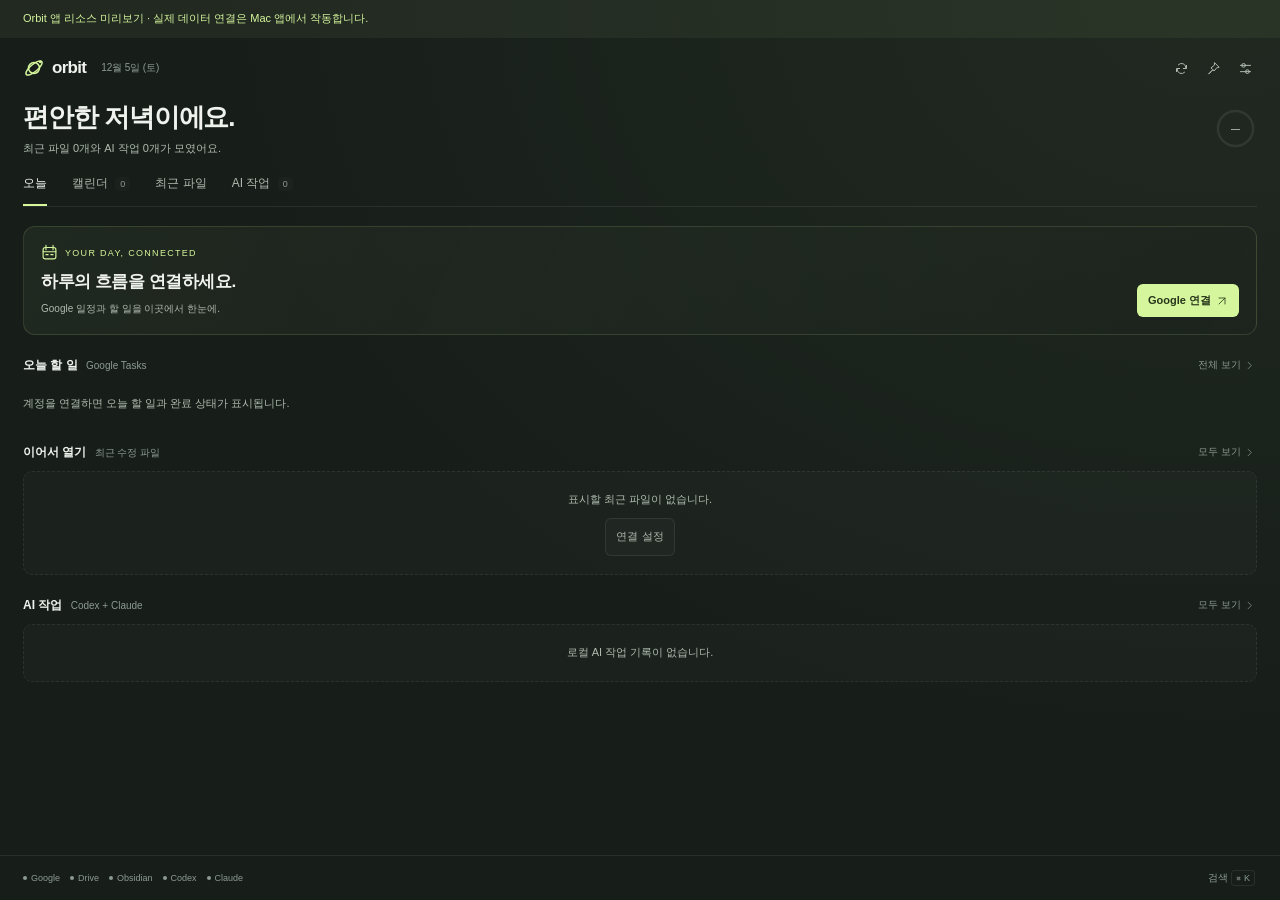
==== Resources/index.html @ 36057b13 "feat: add Orbit macOS menu bar dashboard" ====
<!DOCTYPE html><html lang="ko"><head><meta charset="utf-8"><meta name="viewport" content="width=device-width,initial-scale=1"><meta http-equiv="Content-Security-Policy" content="default-src 'none'; script-src 'self'; style-src 'self'; img-src 'self' data:; connect-src 'none'; base-uri 'none'; form-action 'none'"><title>Orbit</title><link rel="stylesheet" href="style.css"><link rel="stylesheet" href="calendar.css"><script defer src="app.js"></script></head>
<body data-theme="moss"><svg class="symbols" aria-hidden="true"><defs>
<symbol id="icon-orbit" viewBox="0 0 24 24"><circle cx="12" cy="12" r="6"/><ellipse cx="12" cy="12" rx="11" ry="4" transform="rotate(-40 12 12)"/><circle cx="18.7" cy="5.3" r="1.5" fill="currentColor" stroke="none"/></symbol>
<symbol id="icon-arrow" viewBox="0 0 24 24"><path d="M6 18 18 6M6 6h12v12"/></symbol>
<symbol id="icon-chevron" viewBox="0 0 24 24"><path d="m9 5 7 7-7 7"/></symbol>
<symbol id="icon-pin" viewBox="0 0 24 24"><path d="m14 3 7 7-4 1-4 5-2-2-7 7 7-7-3-3 5-4z"/></symbol>
<symbol id="icon-settings" viewBox="0 0 24 24"><path d="M4 7h16M4 17h16"/><circle cx="9" cy="7" r="3"/><circle cx="15" cy="17" r="3"/></symbol>
<symbol id="icon-video" viewBox="0 0 24 24"><rect x="3" y="5" width="12" height="14" rx="3"/><path d="m15 9 6-3v12l-6-3"/></symbol>
<symbol id="icon-file" viewBox="0 0 24 24"><path d="M13 3H6a2 2 0 0 0-2 2v14a2 2 0 0 0 2 2h12a2 2 0 0 0 2-2V10zM13 3v7h7M8 14h8M8 17h5"/></symbol>
<symbol id="icon-gem" viewBox="0 0 24 24"><path d="m12 2 7 6 2 9-9 5-8-6 2-8zM12 2 9 12l3 10M9 12l10-4M9 12l-5 4"/></symbol>
<symbol id="icon-code" viewBox="0 0 24 24"><path d="m8 6-6 6 6 6M16 6l6 6-6 6M14 3l-4 18"/></symbol>
<symbol id="icon-claude" viewBox="0 0 24 24"><path d="M12 2v20M2 12h20M5 5l14 14M5 19 19 5M3 8l18 8M8 3l8 18M3 16 18 8"/></symbol>
<symbol id="icon-search" viewBox="0 0 24 24"><circle cx="10.5" cy="10.5" r="6.5"/><path d="m16 16 5 5"/></symbol>
<symbol id="icon-refresh" viewBox="0 0 24 24"><path d="M20 7v5h-5M4 17v-5h5M19 11a7 7 0 0 0-12-5M5 13a7 7 0 0 0 12 5"/></symbol>
<symbol id="icon-close" viewBox="0 0 24 24"><path d="m6 6 12 12M6 18 18 6"/></symbol>
<symbol id="icon-calendar" viewBox="0 0 24 24"><rect x="3" y="5" width="18" height="16" rx="3"/><path d="M7 2v6M17 2v6M3 11h18M7 15h3M14 15h3"/></symbol>
</defs></svg>
<div id="app"><header><div class="brand"><svg><use href="#icon-orbit"/></svg><span>orbit</span><span id="date" class="date"></span></div><div class="tools"><button class="icon" id="refresh" aria-label="새로고침" title="새로고침"><svg><use href="#icon-refresh"/></svg></button><button class="icon" id="pin" aria-label="패널 고정" aria-pressed="false" title="패널 고정"><svg><use href="#icon-pin"/></svg></button><button class="icon" id="settings-button" aria-label="설정" title="설정"><svg><use href="#icon-settings"/></svg></button></div></header>
<section class="greeting"><div><h1 id="greeting">반가워요.</h1><p id="summary">오늘의 업무 공간을 준비하고 있어요.</p></div><div class="progress" role="img" aria-label="Google Tasks 미연결"><svg viewBox="0 0 44 44"><circle class="track" cx="22" cy="22" r="18"/><circle id="progress-ring" cx="22" cy="22" r="18"/></svg><span id="progress-count">—</span></div></section>
<nav role="tablist" aria-label="업무 보기"><button class="tab active" id="tab-today" role="tab" aria-selected="true" aria-controls="today" data-tab="today">오늘</button><button class="tab" id="tab-calendar" role="tab" aria-selected="false" aria-controls="calendar" data-tab="calendar" tabindex="-1">캘린더 <span id="calendar-count" class="count">0</span></button><button class="tab" id="tab-files" role="tab" aria-selected="false" aria-controls="files" data-tab="files" tabindex="-1">최근 파일</button><button class="tab" id="tab-agents" role="tab" aria-selected="false" aria-controls="agents" data-tab="agents" tabindex="-1">AI 작업 <span id="agent-count" class="count">0</span></button></nav>
<main id="content"><section id="today" role="tabpanel" aria-labelledby="tab-today"><div id="focus"></div><div id="task-section"></div><div class="section-heading"><h2>이어서 열기 <small>최근 수정 파일</small></h2><button class="text" data-tab="files">모두 보기 <svg><use href="#icon-chevron"/></svg></button></div><div id="recent-preview" class="file-grid"></div><div class="section-heading"><h2>AI 작업 <small>Codex + Claude</small></h2><button class="text" data-tab="agents">모두 보기 <svg><use href="#icon-chevron"/></svg></button></div><div id="agents-preview" class="agent-grid"></div></section>
<section id="calendar" role="tabpanel" aria-labelledby="tab-calendar" hidden><div class="section-heading calendar-heading"><h2>일정 목록 <small>앞으로 7일</small></h2><button class="text" data-action="openCalendar">Google Calendar 열기 <svg><use href="#icon-arrow"/></svg></button></div><div id="calendar-list" class="calendar-list"></div></section>
<section id="files" role="tabpanel" aria-labelledby="tab-files" hidden><label class="search"><svg><use href="#icon-search"/></svg><input id="file-search" placeholder="파일이나 노트 검색…" aria-label="최근 파일 검색"><kbd>⌘ K</kbd></label><div class="filters" id="file-filters"><button data-source="all" aria-pressed="true">전체</button><button data-source="drive" aria-pressed="false">Google Drive</button><button data-source="obsidian" aria-pressed="false">Obsidian</button></div><p class="subtle" id="file-description">선택한 폴더의 최근 수정 파일입니다.</p><div id="file-list"></div></section>
<section id="agents" role="tabpanel" aria-labelledby="tab-agents" hidden><div class="filters" id="agent-filters"><button data-provider="all" aria-pressed="true">전체</button><button data-provider="codex" aria-pressed="false">Codex</button><button data-provider="claude" aria-pressed="false">Claude Code</button></div><p class="subtle">로컬 작업 기록 · 진행 상태를 확인할 수 없으면 ‘최근 기록’으로 표시합니다.</p><div id="agent-list"></div></section>
</main><footer><div id="connections"></div><button class="text" id="search-shortcut" title="파일 검색">검색 <kbd>⌘ K</kbd></button></footer>
<section id="settings" aria-label="Orbit 설정" hidden><div class="settings-heading"><div><p class="overline">MAKE IT YOURS</p><h2>나만의 Orbit</h2></div><button class="icon" id="settings-close" aria-label="설정 닫기"><svg><use href="#icon-close"/></svg></button></div><div class="settings-scroll"><h3>분위기</h3><div class="themes"><button data-theme="moss" aria-pressed="true"><i class="moss"></i>Moss</button><button data-theme="pearl" aria-pressed="false"><i class="pearl"></i>Pearl</button><button data-theme="cobalt" aria-pressed="false"><i class="cobalt"></i>Midnight</button></div>
<h3>Google Calendar · Tasks</h3><div class="setting-card"><p id="google-status">연결 상태 확인 중</p><p class="help">일정은 읽기 전용으로, 할 일은 완료·다시 열기로 연결합니다.</p><div class="setting-actions"><button class="secondary" id="google-import">OAuth JSON 가져오기</button><button class="primary" id="google-connect">Google 연결</button><button class="secondary" id="google-cancel" hidden>연결 취소</button></div><div class="setting-links"><button class="text" id="google-help">처음 연결하는 방법 ↗</button><button class="text danger" id="google-disconnect" hidden>연결 해제</button></div></div>
<h3>최근 파일 폴더</h3><div class="setting-card"><div class="path-row"><div><strong>Google Drive</strong><p id="drive-path" class="path"></p></div><button class="secondary" id="choose-drive">선택</button></div><div class="path-row"><div><strong>Obsidian Vault</strong><p id="vault-path" class="path"></p></div><button class="secondary" id="choose-vault">선택</button></div><p class="help">파일 내용은 읽지 않고 이름과 수정 시각만 표시합니다.</p></div>
<h3>연결 상태</h3><div id="status-list" class="setting-card"></div><p class="help">Claude Code 이어하기는 명령을 복사하고 Terminal을 엽니다. Claude Desktop 일반 채팅은 포함하지 않습니다.</p><label class="login-option"><input type="checkbox" id="launch-login">로그인할 때 Orbit 열기</label><div class="settings-bottom"><span>Orbit 1.0 · 이 맥에서 실행</span><button class="text danger" id="quit">Orbit 종료</button></div></div></section>
<div class="toast" id="toast" role="status" aria-live="polite" hidden></div></div></body></html>
---- Resources/style.css ----
:root{color-scheme:dark;--bg:#171e1a;--card:#ffffff05;--text:#f0f3ed;--muted:#afb9ad;--dim:#8c9a90;--line:#ffffff14;--accent:#d5f69c;--ink:#27351a;--tag:#d5f69c0d;--orange:#deaa8c}*{box-sizing:border-box}html,body{margin:0;height:100%;overflow:hidden}body{font-family:-apple-system,BlinkMacSystemFont,'Apple SD Gothic Neo',sans-serif;background:var(--bg);color:var(--text);font-size:12px;-webkit-font-smoothing:antialiased}button,input{font:inherit;color:inherit}button{border:0;cursor:pointer}button:disabled{opacity:.45;cursor:wait}button:focus-visible,input:focus-visible{outline:2px solid var(--accent);outline-offset:3px}button:hover{filter:brightness(1.12)}svg{width:17px;height:17px;fill:none;stroke:currentColor;stroke-width:1.6;stroke-linecap:round;stroke-linejoin:round;flex-shrink:0}.symbols{display:none}#app{height:100%;display:flex;flex-direction:column;position:relative;background:radial-gradient(ellipse at 95% 0%,var(--tag),transparent 60%)}header{padding:19px 23px 0;display:flex;align-items:center;justify-content:space-between;flex-shrink:0}.brand{display:flex;align-items:center;gap:7px;font-size:17px;font-weight:650;letter-spacing:-.7px}.brand svg{color:var(--accent);width:22px;height:22px}.date{font-size:10px;font-weight:400;color:var(--dim);margin-left:8px;letter-spacing:-.1px}.tools{display:flex;gap:9px}.icon{background:transparent;padding:4px;color:var(--muted);display:grid;place-items:center;border-radius:5px}.icon svg{width:15px;height:15px}.icon[aria-pressed=true]{color:var(--accent);background:var(--tag)}.greeting{padding:22px 23px 19px;display:flex;justify-content:space-between;align-items:center;flex-shrink:0}h1{margin:0 0 7px;font-size:26px;line-height:1.2;letter-spacing:-1.1px;font-weight:600}.greeting p{margin:0;font-size:11px;color:var(--muted);line-height:1.5}.progress{position:relative;width:43px;height:43px;flex-shrink:0;margin-left:12px}.progress svg{width:43px;height:43px;transform:rotate(-90deg);stroke-width:2.5}.track{stroke:var(--line)}#progress-ring{stroke:var(--accent);stroke-dasharray:113.1;stroke-dashoffset:113.1;transition:stroke-dashoffset .4s}.progress span{position:absolute;inset:0;display:grid;place-items:center;font-size:9px;font-variant-numeric:tabular-nums}nav{margin:0 23px;display:flex;gap:25px;border-bottom:1px solid var(--line);flex-shrink:0}.tab{background:none;color:var(--muted);padding:0 0 12px;border-bottom:2px solid transparent;font-size:12px}.tab.active{color:var(--text);border-bottom-color:var(--accent)}.count{font-size:9px;background:var(--card);padding:2px 5px;border-radius:4px;color:var(--dim);margin-left:4px}#content{padding:19px 23px 22px;overflow-y:auto;flex:1;scrollbar-width:thin;scrollbar-color:var(--line) transparent}.focus{display:flex;gap:12px;align-items:center;justify-content:space-between;padding:17px;border:1px solid #d5f69c22;border-radius:12px;background:linear-gradient(115deg,var(--tag),transparent)}.focus-text{min-width:0;flex:1}.overline{color:var(--accent);font-size:9px;letter-spacing:1.3px;display:flex;align-items:center;gap:7px;margin:0}.dot{width:5px;height:5px;border-radius:50%;background:var(--accent);display:inline-block;flex-shrink:0}.focus h2{font-size:17px;letter-spacing:-.45px;margin:10px 0 7px;line-height:1.35;font-weight:600;overflow-wrap:anywhere}.focus p.meta{display:flex;align-items:center;gap:5px;font-size:10px;color:var(--muted);margin:0;line-height:1.6}.focus .meta svg{width:11px;height:11px}.primary{padding:9px 11px;background:var(--accent);color:var(--ink);border-radius:6px;font-size:11px;font-weight:600;white-space:nowrap;display:inline-flex;align-items:center;justify-content:center;gap:5px}.primary svg{width:12px;height:12px}.focus .primary{align-self:flex-end}.secondary{background:var(--card);border:1px solid var(--line);border-radius:6px;padding:8px 10px;font-size:11px;white-space:nowrap}.section-heading{display:flex;align-items:center;justify-content:space-between;margin:21px 0 10px;gap:8px}h2{font-size:12px;font-weight:600;margin:0}.section-heading small{font-size:10px;font-weight:400;color:var(--dim);margin-left:5px}.text{padding:2px;background:none;font-size:10px;display:inline-flex;align-items:center;gap:3px;color:var(--dim);white-space:nowrap}.text svg{width:11px;height:11px}.text:hover{color:var(--text)}.task{display:flex;align-items:center;gap:10px;padding:10px 0;border-bottom:1px solid var(--line);cursor:pointer;font-size:12px}.task:last-child{border-bottom:none}.task input{appearance:none;-webkit-appearance:none;width:16px;height:16px;border:1px solid var(--dim);border-radius:5px;margin:0;display:grid;place-items:center;cursor:pointer;flex-shrink:0}.task input:checked{background:var(--accent);border-color:var(--accent)}.task input:checked:after{content:'✓';font-size:12px;color:var(--ink)}.task-name{flex:1;line-height:1.45;min-width:0;overflow-wrap:anywhere}.task:has(input:checked) .task-name{text-decoration:line-through;color:var(--dim)}.tag{font-size:9px;padding:4px 6px;border-radius:4px;background:var(--card);color:var(--muted);white-space:nowrap;max-width:90px;overflow:hidden;text-overflow:ellipsis}.tag.urgent{background:#e7bd8e10;color:#e7bd8e}.file-grid{display:grid;grid-template-columns:1fr 1fr;gap:8px}.file{width:100%;padding:11px 9px;border:1px solid var(--line);border-radius:9px;background:var(--card);text-align:left;display:flex;align-items:center;gap:8px;min-width:0}.file:hover,.agent:hover{border-color:var(--dim)}.file-icon{width:29px;height:33px;background:#aac8f20c;color:#adc5e8;display:grid;place-items:center;border-radius:5px;flex-shrink:0}.file-icon.obsidian{background:#c3b7e70b;color:#bcace4}.file-icon svg{width:16px;height:16px}.file-detail{min-width:0;flex:1}.file-name{font-size:11px;display:block;white-space:nowrap;overflow:hidden;text-overflow:ellipsis}.file-meta{font-size:9px;color:var(--dim);display:block;margin-top:5px;white-space:nowrap;overflow:hidden;text-overflow:ellipsis}.agent-grid{display:grid;grid-template-columns:1fr 1fr;gap:9px}.agent{background:var(--card);border:1px solid var(--line);border-radius:9px;padding:12px;text-align:left;min-width:0;width:100%;color:var(--text)}.agent-provider{font-size:10px;display:flex;align-items:center;gap:6px;color:var(--muted)}.agent-provider svg{width:14px;height:14px}.agent-provider.claude{color:var(--orange)}.agent-title{font-size:12px;font-weight:500;line-height:1.55;display:-webkit-box;-webkit-line-clamp:2;-webkit-box-orient:vertical;overflow:hidden;margin:9px 0 5px;word-break:break-word}.agent-project{font-size:9px;color:var(--dim);white-space:nowrap;overflow:hidden;text-overflow:ellipsis}.agent-bottom{display:flex;align-items:center;justify-content:space-between;margin-top:13px;font-size:9px;color:var(--muted)}.agent-bottom svg{width:12px;height:12px}.state{display:flex;align-items:center;gap:5px}.state.running{color:var(--accent)}.running .dot{animation:pulse 1.5s infinite}.search{display:flex;align-items:center;gap:8px;background:var(--card);border:1px solid var(--line);border-radius:9px;padding:11px;margin-bottom:14px;color:var(--muted)}.search input{background:none;border:0;outline:none;color:var(--text);width:100%;min-width:0;font-size:12px}.search input::placeholder{color:var(--dim)}kbd{font-family:inherit;font-size:9px;white-space:nowrap;border:1px solid var(--line);border-radius:3px;padding:2px 4px}.filters{display:flex;gap:6px}.filters button{background:none;border:1px solid var(--line);border-radius:6px;color:var(--muted);font-size:10px;padding:7px 10px}.filters button[aria-pressed=true]{background:var(--tag);color:var(--accent);border-color:var(--accent)}.subtle{font-size:10px;color:var(--dim);line-height:1.65;margin:13px 0 15px}#file-list .file{padding:12px;margin-bottom:8px}#file-list .file-name{font-size:12px}#file-list .file-meta{font-size:10px}#agent-list .agent{margin-bottom:10px;padding:15px}#agent-list .agent-title{font-size:14px}#agent-list .agent-project{font-size:10px}#agent-list .agent-bottom{font-size:10px}.empty{color:var(--muted);font-size:11px;line-height:1.8;padding:18px 12px;text-align:center;background:var(--card);border:1px dashed var(--line);border-radius:9px;grid-column:1/-1}.empty button{margin-top:8px}.quiet{font-size:11px;line-height:1.75;color:var(--muted);padding:9px 0}.agenda{margin-top:9px;display:grid;gap:5px}.agenda button{display:flex;align-items:center;gap:10px;color:var(--muted);background:var(--card);font-size:10px;padding:8px 10px;border-radius:6px;text-align:left}.agenda time{color:var(--accent);width:34px;flex-shrink:0}.agenda span{overflow:hidden;white-space:nowrap;text-overflow:ellipsis}.source-warning{font-size:10px;color:var(--orange);line-height:1.7;padding:8px 0}footer{display:flex;align-items:center;justify-content:space-between;padding:12px 23px;border-top:1px solid var(--line);font-size:9px;color:var(--dim);flex-shrink:0}#connections{display:flex;gap:10px;align-items:center}#connections button{font-size:9px;padding:0;background:none;color:var(--dim);display:flex;gap:4px;align-items:center}#connections .dot{width:4px;height:4px;background:var(--dim)}#connections .connected .dot{background:var(--accent)}#connections .error .dot{background:var(--orange)}#settings{position:absolute;inset:0;z-index:5;background:var(--bg);display:flex;flex-direction:column}.settings-heading{padding:25px 24px 20px;display:flex;align-items:flex-start;justify-content:space-between;border-bottom:1px solid var(--line)}.settings-heading h2{font-size:24px;letter-spacing:-.7px;margin-top:8px}.settings-scroll{overflow-y:auto;flex:1;padding:0 24px 22px;scrollbar-width:thin;scrollbar-color:var(--line) transparent}.settings-scroll h3{font-size:12px;font-weight:600;margin:23px 0 11px}.themes{display:flex;gap:8px}.themes button{display:flex;align-items:center;gap:8px;border-radius:7px;border:1px solid var(--line);background:var(--card);padding:10px 15px;font-size:11px}.themes button[aria-pressed=true]{border-color:var(--accent);color:var(--accent)}.themes i{width:11px;height:11px;border-radius:50%}.themes .moss{background:#d5f69c}.themes .pearl{background:#eee9dc}.themes .cobalt{background:#abc2ff}.setting-card{padding:14px;border:1px solid var(--line);border-radius:10px;background:var(--card)}.setting-card p{margin:0;font-size:12px;line-height:1.7}.setting-card .help,.help{font-size:10px;color:var(--dim);line-height:1.7;margin:7px 0 0}.setting-actions{display:flex;gap:7px;flex-wrap:wrap;margin-top:13px}.setting-links{display:flex;justify-content:space-between;margin-top:13px}.danger{color:var(--orange)}.path-row{display:flex;align-items:center;justify-content:space-between;gap:12px;padding:6px 0}.path-row+ .path-row{border-top:1px solid var(--line);margin-top:10px;padding-top:14px}.path-row>div{min-width:0}.path-row strong{font-size:11px;font-weight:500}.path-row .path{color:var(--dim);font-size:9px;line-height:1.6;overflow-wrap:anywhere;margin-top:4px}.connection-row{display:flex;justify-content:space-between;gap:10px;padding:7px 0;font-size:11px}.connection-row>div{flex:1;min-width:0}.connection-row small{display:block;font-size:9px;color:var(--dim);line-height:1.6;margin-top:4px}.connection-row .badge{font-size:9px;color:var(--accent);white-space:nowrap}.connection-row .badge.error{color:var(--orange)}.login-option{display:flex;align-items:center;gap:8px;font-size:11px;margin:22px 0}.login-option input{accent-color:var(--accent)}.settings-bottom{display:flex;justify-content:space-between;border-top:1px solid var(--line);padding-top:15px;color:var(--dim);font-size:9px}.toast{position:absolute;bottom:49px;left:20px;right:20px;background:var(--text);color:var(--bg);padding:12px 15px;border-radius:9px;box-shadow:0 5px 25px #0004;font-size:11px;line-height:1.7;z-index:10}.spinning svg{animation:spin 1s linear infinite}[hidden]{display:none!important}body[data-theme=pearl]{color-scheme:light;--bg:#f7f6f0;--card:#5c574408;--text:#282d28;--muted:#60685e;--dim:#707a6a;--line:#37402b20;--accent:#4a6741;--ink:#fff;--tag:#5e794311;--orange:#a36545}body[data-theme=pearl] .tag.urgent{color:#8f5a2c}body[data-theme=pearl] .file-icon{color:#4b6a92}body[data-theme=pearl] .file-icon.obsidian{color:#7b62a7}body[data-theme=cobalt]{--bg:#141c2e;--text:#edf1fc;--muted:#a5b2c9;--dim:#8b9bb6;--accent:#b0c5ff;--ink:#202e54;--tag:#b0c5ff10;--line:#b0c5ff1c}.preview-banner{padding:10px 23px;background:var(--tag);color:var(--accent);font-size:11px;line-height:1.6}@keyframes spin{to{transform:rotate(360deg)}}@keyframes pulse{50%{opacity:.35}}@media(prefers-reduced-motion:reduce){*,*:before,*:after{animation:none!important;transition:none!important}}@media(max-width:430px){header,.greeting{padding-left:16px;padding-right:16px}nav{margin-left:16px;margin-right:16px}#content{padding-left:16px;padding-right:16px}.date{font-size:9px}.file-grid,.agent-grid{grid-template-columns:1fr}.greeting h1{font-size:23px}footer{padding-left:16px;padding-right:16px}}
---- Resources/calendar.css ----
.calendar-heading {
  margin-top: 0;
}

.calendar-list {
  display: grid;
  gap: 19px;
}

.calendar-day h3 {
  margin: 0 0 8px;
  color: var(--muted);
  font-size: 11px;
  font-weight: 600;
}

.calendar-events {
  border-top: 1px solid var(--line);
}

.calendar-event {
  width: 100%;
  display: flex;
  align-items: center;
  gap: 13px;
  padding: 13px 4px;
  border-bottom: 1px solid var(--line);
  background: none;
  color: var(--text);
  text-align: left;
}

.calendar-event.past {
  opacity: .58;
}

.calendar-event > .event-time {
  width: 83px;
  flex-shrink: 0;
  color: var(--accent);
  font-size: 10px;
  font-variant-numeric: tabular-nums;
  line-height: 1.45;
}

.event-copy {
  min-width: 0;
  flex: 1;
}

.event-copy strong {
  display: block;
  font-size: 12px;
  font-weight: 500;
  line-height: 1.45;
  overflow-wrap: anywhere;
}

.event-copy small {
  display: flex;
  align-items: center;
  gap: 4px;
  margin-top: 5px;
  color: var(--dim);
  font-size: 9px;
  line-height: 1.4;
}

.event-copy small svg {
  width: 11px;
  height: 11px;
}

.calendar-event > svg {
  width: 12px;
  height: 12px;
  color: var(--dim);
}

@media (max-width: 430px) {
  nav {
    gap: 16px;
  }
}
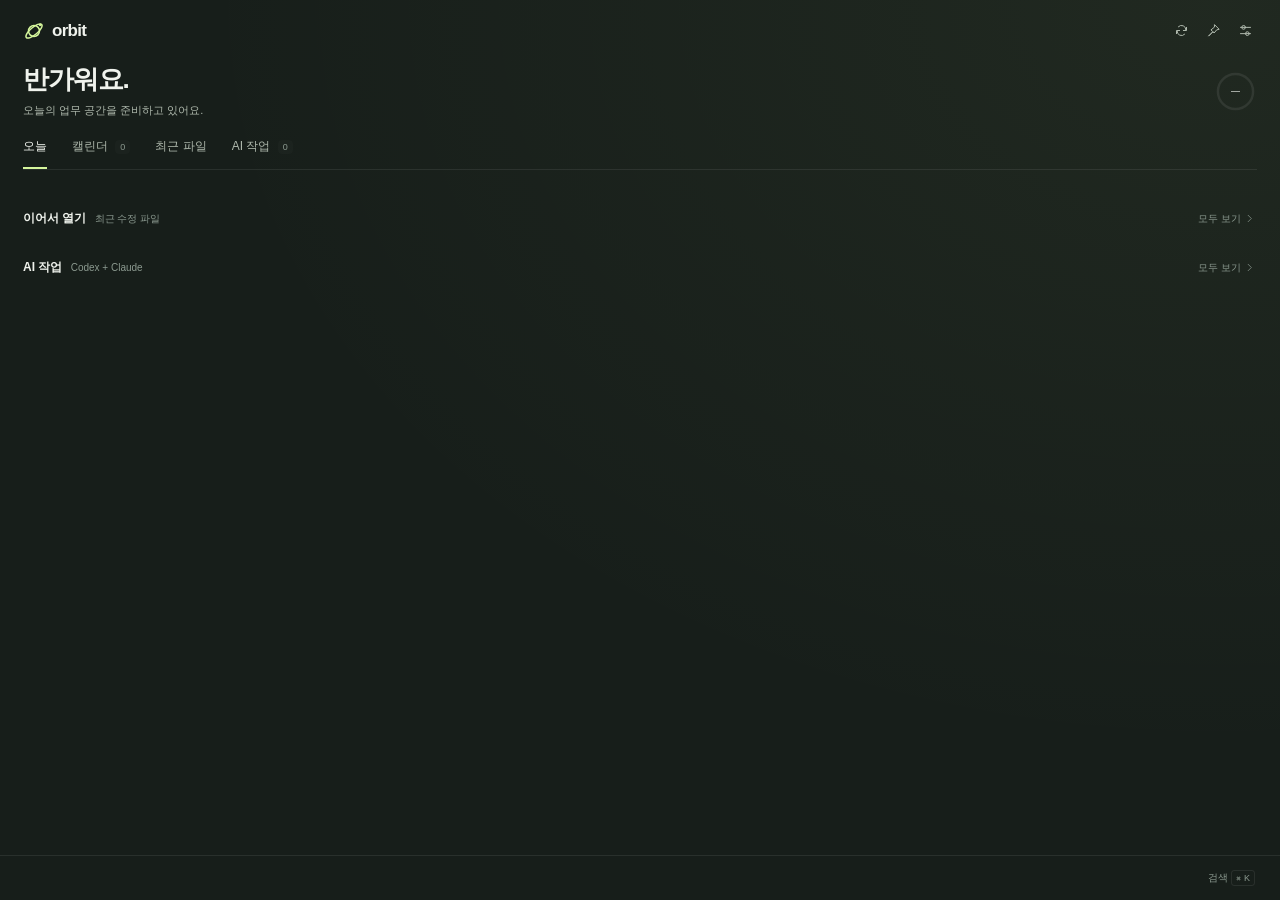
==== commit 22f63561: "feat: add platform-aware dashboard hooks" ====
--- a/Resources/index.html
+++ b/Resources/index.html
@@ -1,4 +1,4 @@
-<!DOCTYPE html><html lang="ko"><head><meta charset="utf-8"><meta name="viewport" content="width=device-width,initial-scale=1"><meta http-equiv="Content-Security-Policy" content="default-src 'none'; script-src 'self'; style-src 'self'; img-src 'self' data:; connect-src 'none'; base-uri 'none'; form-action 'none'"><title>Orbit</title><link rel="stylesheet" href="style.css"><link rel="stylesheet" href="calendar.css"><script defer src="app.js"></script></head>
+<!DOCTYPE html><html lang="ko"><head><meta charset="utf-8"><meta name="viewport" content="width=device-width,initial-scale=1"><meta http-equiv="Content-Security-Policy" content="default-src 'none'; script-src 'self'; style-src 'self'; img-src 'self' data:; connect-src 'none'; base-uri 'none'; form-action 'none'"><title>Orbit</title><link rel="stylesheet" href="style.css"><link rel="stylesheet" href="calendar.css"><link rel="stylesheet" href="platform.css"><script defer src="platform.js"></script><script defer src="app.js"></script></head>
 <body data-theme="moss"><svg class="symbols" aria-hidden="true"><defs>
 <symbol id="icon-orbit" viewBox="0 0 24 24"><circle cx="12" cy="12" r="6"/><ellipse cx="12" cy="12" rx="11" ry="4" transform="rotate(-40 12 12)"/><circle cx="18.7" cy="5.3" r="1.5" fill="currentColor" stroke="none"/></symbol>
 <symbol id="icon-arrow" viewBox="0 0 24 24"><path d="M6 18 18 6M6 6h12v12"/></symbol>
@@ -20,11 +20,11 @@
 <nav role="tablist" aria-label="업무 보기"><button class="tab active" id="tab-today" role="tab" aria-selected="true" aria-controls="today" data-tab="today">오늘</button><button class="tab" id="tab-calendar" role="tab" aria-selected="false" aria-controls="calendar" data-tab="calendar" tabindex="-1">캘린더 <span id="calendar-count" class="count">0</span></button><button class="tab" id="tab-files" role="tab" aria-selected="false" aria-controls="files" data-tab="files" tabindex="-1">최근 파일</button><button class="tab" id="tab-agents" role="tab" aria-selected="false" aria-controls="agents" data-tab="agents" tabindex="-1">AI 작업 <span id="agent-count" class="count">0</span></button></nav>
 <main id="content"><section id="today" role="tabpanel" aria-labelledby="tab-today"><div id="focus"></div><div id="task-section"></div><div class="section-heading"><h2>이어서 열기 <small>최근 수정 파일</small></h2><button class="text" data-tab="files">모두 보기 <svg><use href="#icon-chevron"/></svg></button></div><div id="recent-preview" class="file-grid"></div><div class="section-heading"><h2>AI 작업 <small>Codex + Claude</small></h2><button class="text" data-tab="agents">모두 보기 <svg><use href="#icon-chevron"/></svg></button></div><div id="agents-preview" class="agent-grid"></div></section>
 <section id="calendar" role="tabpanel" aria-labelledby="tab-calendar" hidden><div class="section-heading calendar-heading"><h2>일정 목록 <small>앞으로 7일</small></h2><button class="text" data-action="openCalendar">Google Calendar 열기 <svg><use href="#icon-arrow"/></svg></button></div><div id="calendar-list" class="calendar-list"></div></section>
-<section id="files" role="tabpanel" aria-labelledby="tab-files" hidden><label class="search"><svg><use href="#icon-search"/></svg><input id="file-search" placeholder="파일이나 노트 검색…" aria-label="최근 파일 검색"><kbd>⌘ K</kbd></label><div class="filters" id="file-filters"><button data-source="all" aria-pressed="true">전체</button><button data-source="drive" aria-pressed="false">Google Drive</button><button data-source="obsidian" aria-pressed="false">Obsidian</button></div><p class="subtle" id="file-description">선택한 폴더의 최근 수정 파일입니다.</p><div id="file-list"></div></section>
+<section id="files" role="tabpanel" aria-labelledby="tab-files" hidden><label class="search"><svg><use href="#icon-search"/></svg><input id="file-search" placeholder="파일이나 노트 검색…" aria-label="최근 파일 검색"><kbd data-shortcut>⌘ K</kbd></label><div class="filters" id="file-filters"><button data-source="all" aria-pressed="true">전체</button><button data-source="drive" aria-pressed="false">Google Drive</button><button data-source="obsidian" aria-pressed="false">Obsidian</button></div><p class="subtle" id="file-description">선택한 폴더의 최근 수정 파일입니다.</p><div id="file-list"></div></section>
 <section id="agents" role="tabpanel" aria-labelledby="tab-agents" hidden><div class="filters" id="agent-filters"><button data-provider="all" aria-pressed="true">전체</button><button data-provider="codex" aria-pressed="false">Codex</button><button data-provider="claude" aria-pressed="false">Claude Code</button></div><p class="subtle">로컬 작업 기록 · 진행 상태를 확인할 수 없으면 ‘최근 기록’으로 표시합니다.</p><div id="agent-list"></div></section>
-</main><footer><div id="connections"></div><button class="text" id="search-shortcut" title="파일 검색">검색 <kbd>⌘ K</kbd></button></footer>
+</main><footer><div id="connections"></div><button class="text" id="search-shortcut" title="파일 검색">검색 <kbd data-shortcut>⌘ K</kbd></button></footer>
 <section id="settings" aria-label="Orbit 설정" hidden><div class="settings-heading"><div><p class="overline">MAKE IT YOURS</p><h2>나만의 Orbit</h2></div><button class="icon" id="settings-close" aria-label="설정 닫기"><svg><use href="#icon-close"/></svg></button></div><div class="settings-scroll"><h3>분위기</h3><div class="themes"><button data-theme="moss" aria-pressed="true"><i class="moss"></i>Moss</button><button data-theme="pearl" aria-pressed="false"><i class="pearl"></i>Pearl</button><button data-theme="cobalt" aria-pressed="false"><i class="cobalt"></i>Midnight</button></div>
 <h3>Google Calendar · Tasks</h3><div class="setting-card"><p id="google-status">연결 상태 확인 중</p><p class="help">일정은 읽기 전용으로, 할 일은 완료·다시 열기로 연결합니다.</p><div class="setting-actions"><button class="secondary" id="google-import">OAuth JSON 가져오기</button><button class="primary" id="google-connect">Google 연결</button><button class="secondary" id="google-cancel" hidden>연결 취소</button></div><div class="setting-links"><button class="text" id="google-help">처음 연결하는 방법 ↗</button><button class="text danger" id="google-disconnect" hidden>연결 해제</button></div></div>
 <h3>최근 파일 폴더</h3><div class="setting-card"><div class="path-row"><div><strong>Google Drive</strong><p id="drive-path" class="path"></p></div><button class="secondary" id="choose-drive">선택</button></div><div class="path-row"><div><strong>Obsidian Vault</strong><p id="vault-path" class="path"></p></div><button class="secondary" id="choose-vault">선택</button></div><p class="help">파일 내용은 읽지 않고 이름과 수정 시각만 표시합니다.</p></div>
-<h3>연결 상태</h3><div id="status-list" class="setting-card"></div><p class="help">Claude Code 이어하기는 명령을 복사하고 Terminal을 엽니다. Claude Desktop 일반 채팅은 포함하지 않습니다.</p><label class="login-option"><input type="checkbox" id="launch-login">로그인할 때 Orbit 열기</label><div class="settings-bottom"><span>Orbit 1.0 · 이 맥에서 실행</span><button class="text danger" id="quit">Orbit 종료</button></div></div></section>
+<h3>연결 상태</h3><div id="status-list" class="setting-card"></div><p class="help" id="agent-open-help">AI 작업 카드를 선택하면 연결된 앱에서 엽니다.</p><label class="login-option" id="launch-login-option"><input type="checkbox" id="launch-login">로그인할 때 Orbit 열기</label><div class="settings-bottom"><span id="platform-version">Orbit 1.0</span><button class="text danger" id="quit">Orbit 종료</button></div></div></section>
 <div class="toast" id="toast" role="status" aria-live="polite" hidden></div></div></body></html>
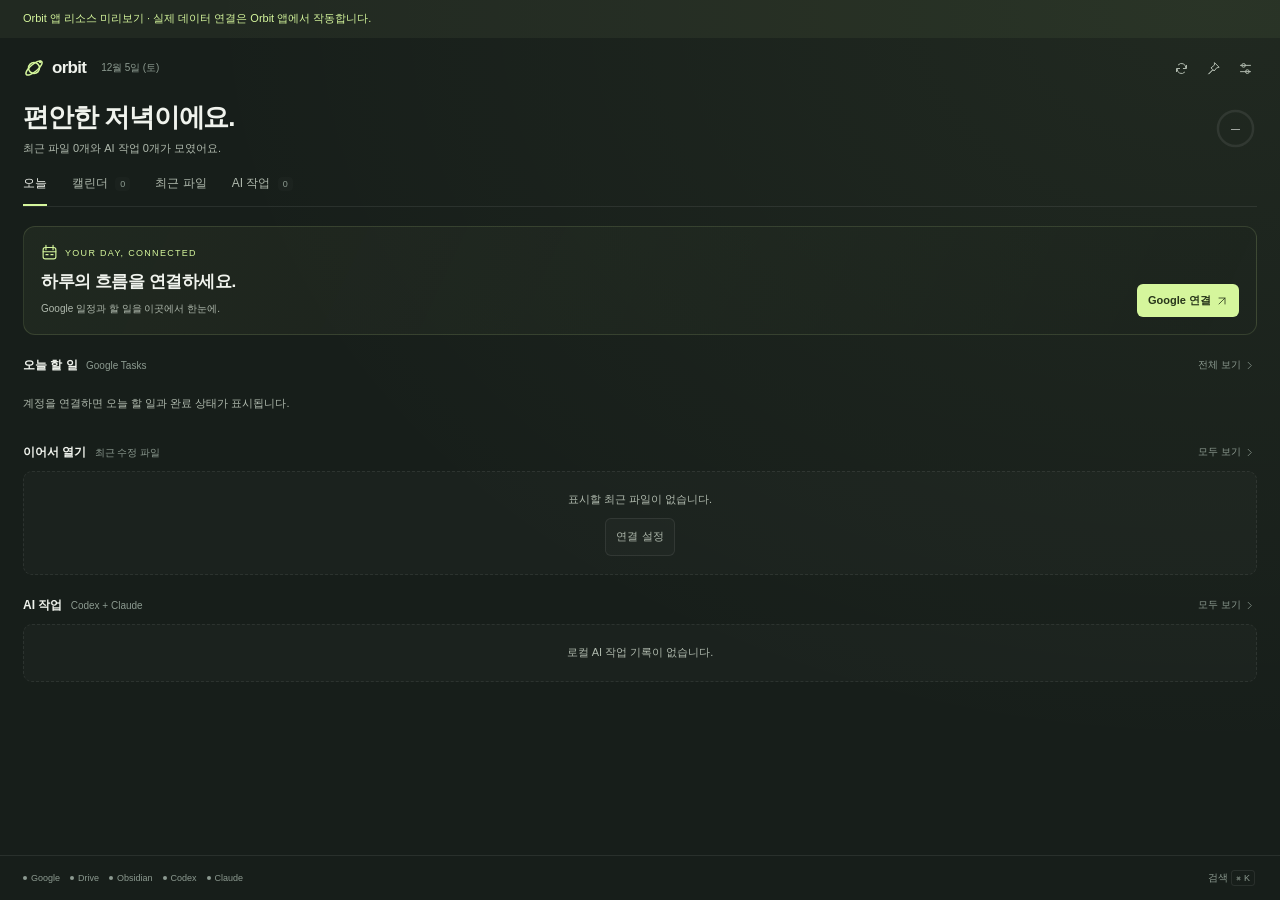
==== commit 034de338: "Add Windows desktop port alongside macOS app" ====
--- a/Resources/index.html
+++ b/Resources/index.html
@@ -26,5 +26,5 @@
 <section id="settings" aria-label="Orbit 설정" hidden><div class="settings-heading"><div><p class="overline">MAKE IT YOURS</p><h2>나만의 Orbit</h2></div><button class="icon" id="settings-close" aria-label="설정 닫기"><svg><use href="#icon-close"/></svg></button></div><div class="settings-scroll"><h3>분위기</h3><div class="themes"><button data-theme="moss" aria-pressed="true"><i class="moss"></i>Moss</button><button data-theme="pearl" aria-pressed="false"><i class="pearl"></i>Pearl</button><button data-theme="cobalt" aria-pressed="false"><i class="cobalt"></i>Midnight</button></div>
 <h3>Google Calendar · Tasks</h3><div class="setting-card"><p id="google-status">연결 상태 확인 중</p><p class="help">일정은 읽기 전용으로, 할 일은 완료·다시 열기로 연결합니다.</p><div class="setting-actions"><button class="secondary" id="google-import">OAuth JSON 가져오기</button><button class="primary" id="google-connect">Google 연결</button><button class="secondary" id="google-cancel" hidden>연결 취소</button></div><div class="setting-links"><button class="text" id="google-help">처음 연결하는 방법 ↗</button><button class="text danger" id="google-disconnect" hidden>연결 해제</button></div></div>
 <h3>최근 파일 폴더</h3><div class="setting-card"><div class="path-row"><div><strong>Google Drive</strong><p id="drive-path" class="path"></p></div><button class="secondary" id="choose-drive">선택</button></div><div class="path-row"><div><strong>Obsidian Vault</strong><p id="vault-path" class="path"></p></div><button class="secondary" id="choose-vault">선택</button></div><p class="help">파일 내용은 읽지 않고 이름과 수정 시각만 표시합니다.</p></div>
-<h3>연결 상태</h3><div id="status-list" class="setting-card"></div><p class="help" id="agent-open-help">AI 작업 카드를 선택하면 연결된 앱에서 엽니다.</p><label class="login-option" id="launch-login-option"><input type="checkbox" id="launch-login">로그인할 때 Orbit 열기</label><div class="settings-bottom"><span id="platform-version">Orbit 1.0</span><button class="text danger" id="quit">Orbit 종료</button></div></div></section>
+<section id="agent-roots" hidden><h3>AI 기록 폴더</h3><div class="setting-card"><div class="path-row"><div><strong>Codex</strong><p id="codex-path" class="path"></p></div><button class="secondary" id="choose-codex">선택</button></div><div class="path-row"><div><strong>Claude Code</strong><p id="claude-path" class="path"></p></div><button class="secondary" id="choose-claude">선택</button></div><p class="help">작업 목록을 위해 로컬 대화 기록 일부를 읽습니다. 앱에서 작업은 직접 선택합니다.</p></div></section><h3>연결 상태</h3><div id="status-list" class="setting-card"></div><p class="help" id="agent-open-help">AI 작업 카드를 선택하면 연결된 앱에서 엽니다.</p><label class="login-option" id="launch-login-option"><input type="checkbox" id="launch-login">로그인할 때 Orbit 열기</label><div class="settings-bottom"><span id="platform-version">Orbit 1.0</span><button class="text danger" id="quit">Orbit 종료</button></div></div></section>
 <div class="toast" id="toast" role="status" aria-live="polite" hidden></div></div></body></html>
--- a/Resources/platform.css
+++ b/Resources/platform.css
@@ -0,0 +1,10 @@
+html[data-platform=windows] body {
+  font-family: 'Segoe UI', 'Malgun Gothic', sans-serif;
+}
+
+html[data-platform=windows] #launch-login-option {
+  display: none;
+}
+
+.agent-action { display:block; font-size:11px; line-height:1.5; opacity:.85; margin-top:6px; }
+.agent:disabled { cursor:not-allowed; opacity:.65; }
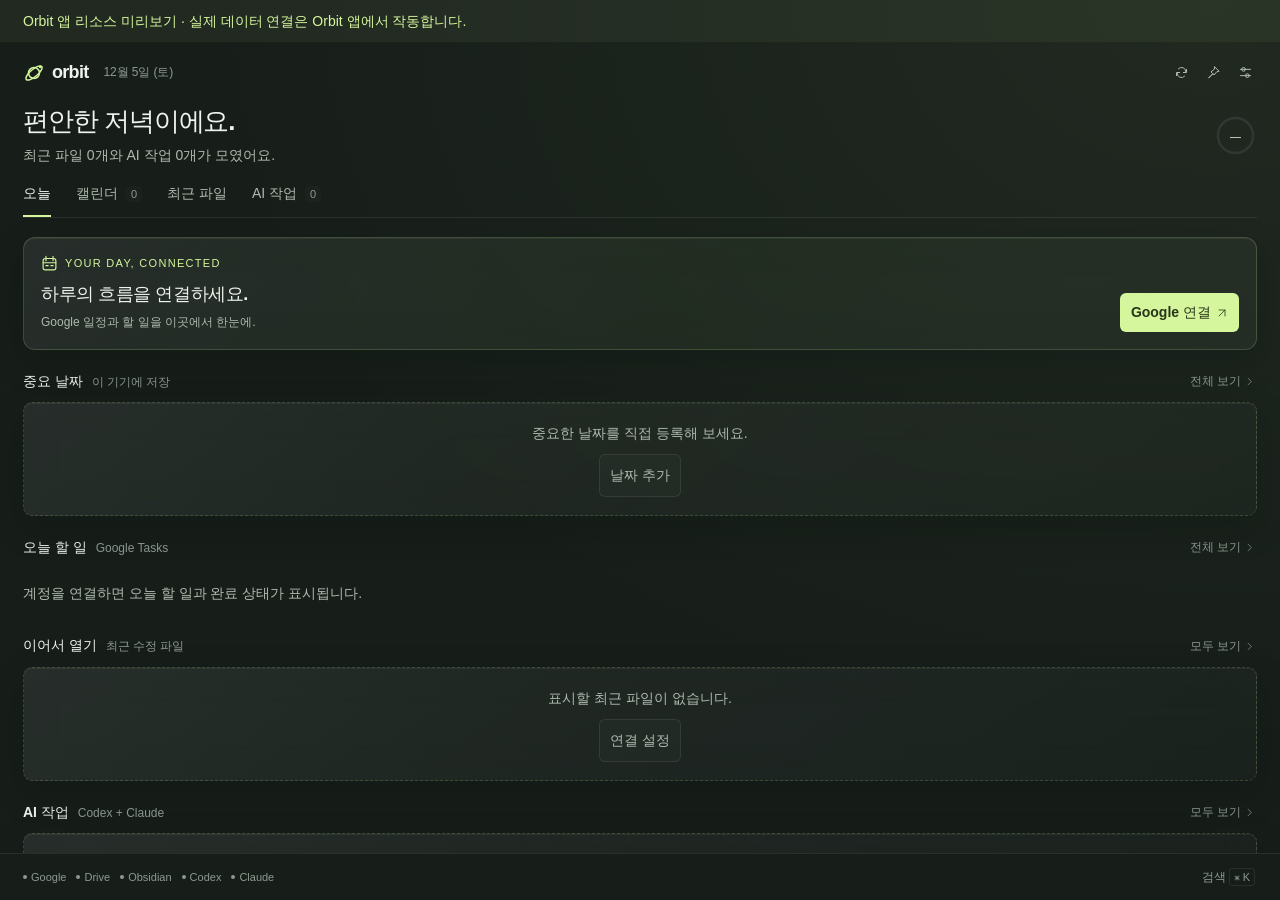
==== commit 90f41978: "feat: add D-day and readability controls" ====
--- a/Resources/index.html
+++ b/Resources/index.html
@@ -1,5 +1,5 @@
-<!DOCTYPE html><html lang="ko"><head><meta charset="utf-8"><meta name="viewport" content="width=device-width,initial-scale=1"><meta http-equiv="Content-Security-Policy" content="default-src 'none'; script-src 'self'; style-src 'self'; img-src 'self' data:; connect-src 'none'; base-uri 'none'; form-action 'none'"><title>Orbit</title><link rel="stylesheet" href="style.css"><link rel="stylesheet" href="calendar.css"><link rel="stylesheet" href="platform.css"><script defer src="platform.js"></script><script defer src="app.js"></script></head>
-<body data-theme="moss"><svg class="symbols" aria-hidden="true"><defs>
+<!DOCTYPE html><html lang="ko"><head><meta charset="utf-8"><meta name="viewport" content="width=device-width,initial-scale=1"><meta http-equiv="Content-Security-Policy" content="default-src 'none'; script-src 'self'; style-src 'self'; img-src 'self' data:; connect-src 'none'; base-uri 'none'; form-action 'none'"><title>Orbit</title><link rel="stylesheet" href="style.css"><link rel="stylesheet" href="calendar.css"><link rel="stylesheet" href="platform.css"><link rel="stylesheet" href="readability.css"><script defer src="platform.js"></script><script defer src="app.js"></script></head>
+<body data-theme="moss" data-text-size="normal"><svg class="symbols" aria-hidden="true"><defs>
 <symbol id="icon-orbit" viewBox="0 0 24 24"><circle cx="12" cy="12" r="6"/><ellipse cx="12" cy="12" rx="11" ry="4" transform="rotate(-40 12 12)"/><circle cx="18.7" cy="5.3" r="1.5" fill="currentColor" stroke="none"/></symbol>
 <symbol id="icon-arrow" viewBox="0 0 24 24"><path d="M6 18 18 6M6 6h12v12"/></symbol>
 <symbol id="icon-chevron" viewBox="0 0 24 24"><path d="m9 5 7 7-7 7"/></symbol>
@@ -18,13 +18,15 @@
 <div id="app"><header><div class="brand"><svg><use href="#icon-orbit"/></svg><span>orbit</span><span id="date" class="date"></span></div><div class="tools"><button class="icon" id="refresh" aria-label="새로고침" title="새로고침"><svg><use href="#icon-refresh"/></svg></button><button class="icon" id="pin" aria-label="패널 고정" aria-pressed="false" title="패널 고정"><svg><use href="#icon-pin"/></svg></button><button class="icon" id="settings-button" aria-label="설정" title="설정"><svg><use href="#icon-settings"/></svg></button></div></header>
 <section class="greeting"><div><h1 id="greeting">반가워요.</h1><p id="summary">오늘의 업무 공간을 준비하고 있어요.</p></div><div class="progress" role="img" aria-label="Google Tasks 미연결"><svg viewBox="0 0 44 44"><circle class="track" cx="22" cy="22" r="18"/><circle id="progress-ring" cx="22" cy="22" r="18"/></svg><span id="progress-count">—</span></div></section>
 <nav role="tablist" aria-label="업무 보기"><button class="tab active" id="tab-today" role="tab" aria-selected="true" aria-controls="today" data-tab="today">오늘</button><button class="tab" id="tab-calendar" role="tab" aria-selected="false" aria-controls="calendar" data-tab="calendar" tabindex="-1">캘린더 <span id="calendar-count" class="count">0</span></button><button class="tab" id="tab-files" role="tab" aria-selected="false" aria-controls="files" data-tab="files" tabindex="-1">최근 파일</button><button class="tab" id="tab-agents" role="tab" aria-selected="false" aria-controls="agents" data-tab="agents" tabindex="-1">AI 작업 <span id="agent-count" class="count">0</span></button></nav>
-<main id="content"><section id="today" role="tabpanel" aria-labelledby="tab-today"><div id="focus"></div><div id="task-section"></div><div class="section-heading"><h2>이어서 열기 <small>최근 수정 파일</small></h2><button class="text" data-tab="files">모두 보기 <svg><use href="#icon-chevron"/></svg></button></div><div id="recent-preview" class="file-grid"></div><div class="section-heading"><h2>AI 작업 <small>Codex + Claude</small></h2><button class="text" data-tab="agents">모두 보기 <svg><use href="#icon-chevron"/></svg></button></div><div id="agents-preview" class="agent-grid"></div></section>
+<main id="content"><section id="today" role="tabpanel" aria-labelledby="tab-today"><div id="focus"></div><div id="dday-section"></div><div id="task-section"></div><div class="section-heading"><h2>이어서 열기 <small>최근 수정 파일</small></h2><button class="text" data-tab="files">모두 보기 <svg><use href="#icon-chevron"/></svg></button></div><div id="recent-preview" class="file-grid"></div><div class="section-heading"><h2>AI 작업 <small>Codex + Claude</small></h2><button class="text" data-tab="agents">모두 보기 <svg><use href="#icon-chevron"/></svg></button></div><div id="agents-preview" class="agent-grid"></div></section>
 <section id="calendar" role="tabpanel" aria-labelledby="tab-calendar" hidden><div class="section-heading calendar-heading"><h2>일정 목록 <small>앞으로 7일</small></h2><button class="text" data-action="openCalendar">Google Calendar 열기 <svg><use href="#icon-arrow"/></svg></button></div><div id="calendar-list" class="calendar-list"></div></section>
 <section id="files" role="tabpanel" aria-labelledby="tab-files" hidden><label class="search"><svg><use href="#icon-search"/></svg><input id="file-search" placeholder="파일이나 노트 검색…" aria-label="최근 파일 검색"><kbd data-shortcut>⌘ K</kbd></label><div class="filters" id="file-filters"><button data-source="all" aria-pressed="true">전체</button><button data-source="drive" aria-pressed="false">Google Drive</button><button data-source="obsidian" aria-pressed="false">Obsidian</button></div><p class="subtle" id="file-description">선택한 폴더의 최근 수정 파일입니다.</p><div id="file-list"></div></section>
 <section id="agents" role="tabpanel" aria-labelledby="tab-agents" hidden><div class="filters" id="agent-filters"><button data-provider="all" aria-pressed="true">전체</button><button data-provider="codex" aria-pressed="false">Codex</button><button data-provider="claude" aria-pressed="false">Claude Code</button></div><p class="subtle">로컬 작업 기록 · 진행 상태를 확인할 수 없으면 ‘최근 기록’으로 표시합니다.</p><div id="agent-list"></div></section>
 </main><footer><div id="connections"></div><button class="text" id="search-shortcut" title="파일 검색">검색 <kbd data-shortcut>⌘ K</kbd></button></footer>
 <section id="settings" aria-label="Orbit 설정" hidden><div class="settings-heading"><div><p class="overline">MAKE IT YOURS</p><h2>나만의 Orbit</h2></div><button class="icon" id="settings-close" aria-label="설정 닫기"><svg><use href="#icon-close"/></svg></button></div><div class="settings-scroll"><h3>분위기</h3><div class="themes"><button data-theme="moss" aria-pressed="true"><i class="moss"></i>Moss</button><button data-theme="pearl" aria-pressed="false"><i class="pearl"></i>Pearl</button><button data-theme="cobalt" aria-pressed="false"><i class="cobalt"></i>Midnight</button></div>
+<h3>글자 크기</h3><div class="text-sizes" role="group" aria-label="글자 크기"><button data-text-size="normal" aria-pressed="true">보통</button><button data-text-size="large" aria-pressed="false">크게</button><button data-text-size="xlarge" aria-pressed="false">더 크게</button></div><p class="help">본문과 보조정보를 함께 키웁니다. 큰 글자에서는 카드가 한 줄로 표시됩니다.</p>
 <h3>Google Calendar · Tasks</h3><div class="setting-card"><p id="google-status">연결 상태 확인 중</p><p class="help">일정은 읽기 전용으로, 할 일은 완료·다시 열기로 연결합니다.</p><div class="setting-actions"><button class="secondary" id="google-import">OAuth JSON 가져오기</button><button class="primary" id="google-connect">Google 연결</button><button class="secondary" id="google-cancel" hidden>연결 취소</button></div><div class="setting-links"><button class="text" id="google-help">처음 연결하는 방법 ↗</button><button class="text danger" id="google-disconnect" hidden>연결 해제</button></div></div>
 <h3>최근 파일 폴더</h3><div class="setting-card"><div class="path-row"><div><strong>Google Drive</strong><p id="drive-path" class="path"></p></div><button class="secondary" id="choose-drive">선택</button></div><div class="path-row"><div><strong>Obsidian Vault</strong><p id="vault-path" class="path"></p></div><button class="secondary" id="choose-vault">선택</button></div><p class="help">파일 내용은 읽지 않고 이름과 수정 시각만 표시합니다.</p></div>
 <section id="agent-roots" hidden><h3>AI 기록 폴더</h3><div class="setting-card"><div class="path-row"><div><strong>Codex</strong><p id="codex-path" class="path"></p></div><button class="secondary" id="choose-codex">선택</button></div><div class="path-row"><div><strong>Claude Code</strong><p id="claude-path" class="path"></p></div><button class="secondary" id="choose-claude">선택</button></div><p class="help">작업 목록을 위해 로컬 대화 기록 일부를 읽습니다. 앱에서 작업은 직접 선택합니다.</p></div></section><h3>연결 상태</h3><div id="status-list" class="setting-card"></div><p class="help" id="agent-open-help">AI 작업 카드를 선택하면 연결된 앱에서 엽니다.</p><label class="login-option" id="launch-login-option"><input type="checkbox" id="launch-login">로그인할 때 Orbit 열기</label><div class="settings-bottom"><span id="platform-version">Orbit 1.0</span><button class="text danger" id="quit">Orbit 종료</button></div></div></section>
+<section id="dday-manager" role="dialog" aria-modal="true" aria-label="중요 날짜 관리" hidden><div class="settings-heading"><div><p class="overline">IMPORTANT DATES</p><h2>중요 날짜</h2></div><button class="icon" id="dday-close" aria-label="중요 날짜 닫기"><svg><use href="#icon-close"/></svg></button></div><div class="settings-scroll"><form id="dday-form" novalidate><input id="dday-id" type="hidden"><label class="field">제목<input id="dday-title" maxlength="120" autocomplete="off" required></label><label class="field">기준 날짜<input id="dday-date" type="date" required></label><label class="login-option dday-pin"><input id="dday-pinned" type="checkbox">중요 날짜로 위에 표시</label><p id="dday-form-error" class="form-error" role="alert" hidden></p><div class="setting-actions"><button class="primary" type="submit" id="dday-save">날짜 추가</button><button class="secondary" type="button" id="dday-cancel" hidden>편집 취소</button></div></form><p id="dday-storage-error" class="source-warning" role="alert" hidden></p><div class="section-heading"><h2>등록한 날짜</h2><button class="text" id="dday-archived-toggle" type="button">보관함 보기</button></div><div id="dday-list"></div><p class="help">이 기기에만 저장됩니다. Google 일정과 동기화하거나 알림을 보내지 않습니다.</p></div></section>
 <div class="toast" id="toast" role="status" aria-live="polite" hidden></div></div></body></html>
--- a/Resources/readability.css
+++ b/Resources/readability.css
@@ -0,0 +1,348 @@
+:root {
+  --font-body: 14px;
+  --font-meta: 12px;
+  --font-micro: 11px;
+  --font-title: 18px;
+  --font-display: 26px;
+  --glass-fill: rgba(245, 255, 247, .045);
+  --glass-low: rgba(245, 255, 247, .018);
+  --glass-highlight: rgba(255, 255, 255, .075);
+  --glass-edge: rgba(213, 246, 156, .17);
+  --glass-edge-strong: rgba(213, 246, 156, .28);
+  --glass-shadow: 0 12px 34px rgba(3, 12, 7, .22), inset 0 1px 0 rgba(255, 255, 255, .055);
+}
+
+body[data-theme="pearl"] {
+  --glass-fill: rgba(255, 255, 255, .58);
+  --glass-low: rgba(244, 242, 232, .32);
+  --glass-highlight: rgba(255, 255, 255, .82);
+  --glass-edge: rgba(74, 103, 65, .18);
+  --glass-edge-strong: rgba(74, 103, 65, .29);
+  --glass-shadow: 0 12px 32px rgba(47, 54, 42, .09), inset 0 1px 0 rgba(255, 255, 255, .9);
+}
+
+body[data-theme="cobalt"] {
+  --glass-fill: rgba(176, 197, 255, .055);
+  --glass-low: rgba(176, 197, 255, .018);
+  --glass-highlight: rgba(220, 229, 255, .08);
+  --glass-edge: rgba(176, 197, 255, .2);
+  --glass-edge-strong: rgba(176, 197, 255, .32);
+  --glass-shadow: 0 12px 36px rgba(3, 8, 25, .28), inset 0 1px 0 rgba(220, 229, 255, .06);
+}
+
+body[data-text-size="large"] {
+  --font-body: 16px;
+  --font-meta: 14px;
+  --font-micro: 12px;
+  --font-title: 20px;
+  --font-display: 28px;
+}
+
+body[data-text-size="xlarge"] {
+  --font-body: 18px;
+  --font-meta: 16px;
+  --font-micro: 14px;
+  --font-title: 22px;
+  --font-display: 30px;
+}
+
+body {
+  font-family: "Segoe UI Variable Text", "Segoe UI", "Malgun Gothic", "Apple SD Gothic Neo", sans-serif;
+  font-size: var(--font-body);
+  font-synthesis: none;
+  font-variant-ligatures: common-ligatures contextual;
+  text-rendering: optimizeLegibility;
+}
+h1,
+.brand,
+.focus h2,
+.settings-heading h2 {
+  font-family: "Segoe UI Variable Display", "Segoe UI Variable Text", "Segoe UI", "Malgun Gothic", sans-serif;
+}
+.brand { font-size: var(--font-title); }
+.date,
+.focus p.meta,
+.section-heading small,
+.text,
+.file-meta,
+.agent-provider,
+.agent-project,
+.agent-bottom,
+.filters button,
+.subtle,
+#file-list .file-meta,
+#agent-list .agent-project,
+#agent-list .agent-bottom,
+.agenda button,
+.source-warning,
+.setting-card .help,
+.help,
+.path-row .path,
+.connection-row small,
+.connection-row .badge,
+.settings-bottom,
+.calendar-day h3,
+.calendar-event > .event-time,
+.event-copy small,
+.agent-action { font-size: var(--font-meta); }
+
+.overline,
+.progress span,
+.count,
+.tag,
+kbd,
+footer,
+#connections button { font-size: var(--font-micro); }
+
+h1,
+.greeting h1 { font-size: var(--font-display); }
+
+.focus h2,
+.settings-heading h2 { font-size: var(--font-title); }
+
+.greeting p,
+.primary,
+.secondary,
+h2,
+.task,
+.file-name,
+.agent-title,
+.search input,
+#file-list .file-name,
+#agent-list .agent-title,
+.empty,
+.quiet,
+.preview-banner,
+.settings-scroll h3,
+.themes button,
+.text-sizes button,
+.setting-card p,
+.path-row strong,
+.connection-row,
+.login-option,
+.toast,
+.event-copy strong { font-size: var(--font-body); }
+
+.tab { font-size: var(--font-body); }
+.focus,
+.task,
+.file,
+.agent,
+.calendar-event { line-height: 1.5; }
+.focus { flex-wrap: wrap; }
+.focus .primary { margin-left: auto; }
+.task-name,
+.file-name,
+.file-meta,
+.agent-project { overflow-wrap: anywhere; }
+
+.themes,
+.text-sizes {
+  display: flex;
+  gap: 8px;
+  flex-wrap: wrap;
+}
+
+.text-sizes button {
+  border-radius: 7px;
+  border: 1px solid var(--line);
+  background: var(--card);
+  color: var(--muted);
+  padding: 10px 15px;
+}
+
+.text-sizes button[aria-pressed="true"] {
+  border-color: var(--accent);
+  background: var(--tag);
+  color: var(--accent);
+}
+
+.focus,
+.file,
+.agent,
+.calendar-event,
+.setting-card,
+#dday-form,
+.dday-card,
+.search,
+.agenda button,
+.empty {
+  background: linear-gradient(145deg, var(--glass-highlight), var(--glass-fill) 42%, var(--glass-low));
+  border-color: var(--glass-edge);
+  box-shadow: var(--glass-shadow);
+  -webkit-backdrop-filter: blur(18px) saturate(122%);
+  backdrop-filter: blur(18px) saturate(122%);
+}
+
+.focus {
+  background: linear-gradient(130deg, var(--glass-highlight), var(--tag) 54%, var(--glass-fill));
+}
+
+.file,
+.agent,
+.dday-card {
+  transition: border-color .16s ease, box-shadow .16s ease, transform .16s ease;
+}
+
+.file:hover,
+.agent:hover,
+.dday-card:hover {
+  border-color: var(--glass-edge-strong);
+  box-shadow: 0 15px 38px rgba(3, 10, 8, .26), inset 0 1px 0 rgba(255, 255, 255, .08);
+  transform: translateY(-1px);
+}
+
+body[data-theme="pearl"] .file:hover,
+body[data-theme="pearl"] .agent:hover,
+body[data-theme="pearl"] .dday-card:hover {
+  box-shadow: 0 15px 34px rgba(47, 54, 42, .12), inset 0 1px 0 rgba(255, 255, 255, .94);
+}
+
+body[data-text-size="large"] nav,
+body[data-text-size="xlarge"] nav { gap: 16px; }
+
+body[data-text-size="large"] .file-grid,
+body[data-text-size="large"] .agent-grid,
+body[data-text-size="xlarge"] .file-grid,
+body[data-text-size="xlarge"] .agent-grid { grid-template-columns: 1fr; }
+
+body[data-text-size="large"] .greeting,
+body[data-text-size="xlarge"] .greeting {
+  padding-top: 17px;
+  padding-bottom: 15px;
+}
+
+body[data-text-size="large"] .file-name,
+body[data-text-size="large"] .file-meta,
+body[data-text-size="large"] .agent-project,
+body[data-text-size="xlarge"] .file-name,
+body[data-text-size="xlarge"] .file-meta,
+body[data-text-size="xlarge"] .agent-project { white-space: normal; }
+
+body[data-text-size="xlarge"] .focus { align-items: flex-start; }
+body[data-text-size="xlarge"] .task {
+  align-items: flex-start;
+  flex-wrap: wrap;
+}
+body[data-text-size="xlarge"] .task-name { flex-basis: calc(100% - 28px); }
+body[data-text-size="xlarge"] .tag {
+  margin-left: 26px;
+  max-width: calc(100% - 26px);
+}
+body[data-text-size="xlarge"] .calendar-event {
+  align-items: flex-start;
+  flex-wrap: wrap;
+}
+body[data-text-size="xlarge"] .calendar-event > .event-time { width: 100%; }
+body[data-text-size="xlarge"] .settings-scroll {
+  padding-left: 20px;
+  padding-right: 20px;
+}
+body[data-text-size="xlarge"] .setting-links,
+body[data-text-size="xlarge"] .settings-bottom {
+  gap: 12px;
+  flex-wrap: wrap;
+}
+
+#dday-manager {
+  position: absolute;
+  inset: 0;
+  z-index: 6;
+  background: var(--bg);
+  display: flex;
+  flex-direction: column;
+}
+
+.dday-list { display: grid; gap: 7px; }
+.dday-card {
+  width: 100%;
+  display: flex;
+  align-items: center;
+  gap: 11px;
+  padding: 11px 12px;
+  border: 1px solid var(--line);
+  border-radius: 9px;
+  background: var(--card);
+  text-align: left;
+}
+.dday-card:hover { border-color: var(--dim); }
+.dday-count {
+  min-width: 54px;
+  color: var(--accent);
+  font-size: var(--font-body);
+  font-weight: 650;
+  font-variant-numeric: tabular-nums;
+  white-space: nowrap;
+}
+.dday-card.past .dday-count,
+.dday-count.past { color: var(--orange); }
+.dday-copy { min-width: 0; flex: 1; }
+.dday-copy strong { display: block; overflow-wrap: anywhere; font-size: var(--font-body); }
+.dday-copy small { display: block; margin-top: 4px; color: var(--dim); font-size: var(--font-meta); }
+.dday-card > svg { width: 12px; height: 12px; color: var(--dim); }
+
+#dday-form {
+  margin-top: 20px;
+  padding: 15px;
+  border: 1px solid var(--line);
+  border-radius: 10px;
+  background: var(--card);
+}
+.field { display: grid; gap: 7px; margin-bottom: 13px; color: var(--muted); font-size: var(--font-meta); }
+.field input {
+  width: 100%;
+  padding: 10px 11px;
+  border: 1px solid var(--line);
+  border-radius: 7px;
+  background: var(--bg);
+  color: var(--text);
+  font-size: var(--font-body);
+}
+.dday-pin { margin: 4px 0 0; }
+.form-error { margin: 10px 0 0; color: var(--orange); font-size: var(--font-meta); }
+.dday-manage { padding: 13px 0; border-bottom: 1px solid var(--line); }
+.dday-manage.archived { opacity: .72; }
+.dday-main { display: flex; gap: 11px; align-items: flex-start; }
+.dday-actions { display: flex; flex-wrap: wrap; gap: 12px; margin: 9px 0 0 65px; }
+.dday-delete-confirm {
+  overflow-wrap: anywhere;
+  margin: 10px 0 0 65px;
+  padding: 10px;
+  border: 1px solid var(--orange);
+  border-radius: 7px;
+  color: var(--muted);
+  font-size: var(--font-meta);
+}
+.dday-delete-confirm button { margin: 8px 8px 0 0; }
+
+body[data-text-size="xlarge"] .dday-card,
+body[data-text-size="xlarge"] .dday-main { align-items: flex-start; }
+body[data-text-size="xlarge"] .dday-actions,
+body[data-text-size="xlarge"] .dday-delete-confirm { margin-left: 0; }
+
+@media (max-width: 430px) {
+  footer {
+    align-items: flex-start;
+    gap: 8px 12px;
+    flex-wrap: wrap;
+  }
+  #connections {
+    flex: 1 1 100%;
+    min-width: 0;
+    flex-wrap: wrap;
+  }
+  #search-shortcut { margin-left: auto; }
+}
+
+@media (max-width: 320px) {
+  nav { gap: 4px; }
+  .tab {
+    white-space: nowrap;
+    font-size: var(--font-meta);
+  }
+  .count {
+    margin-left: 2px;
+    padding-left: 3px;
+    padding-right: 3px;
+  }
+}
